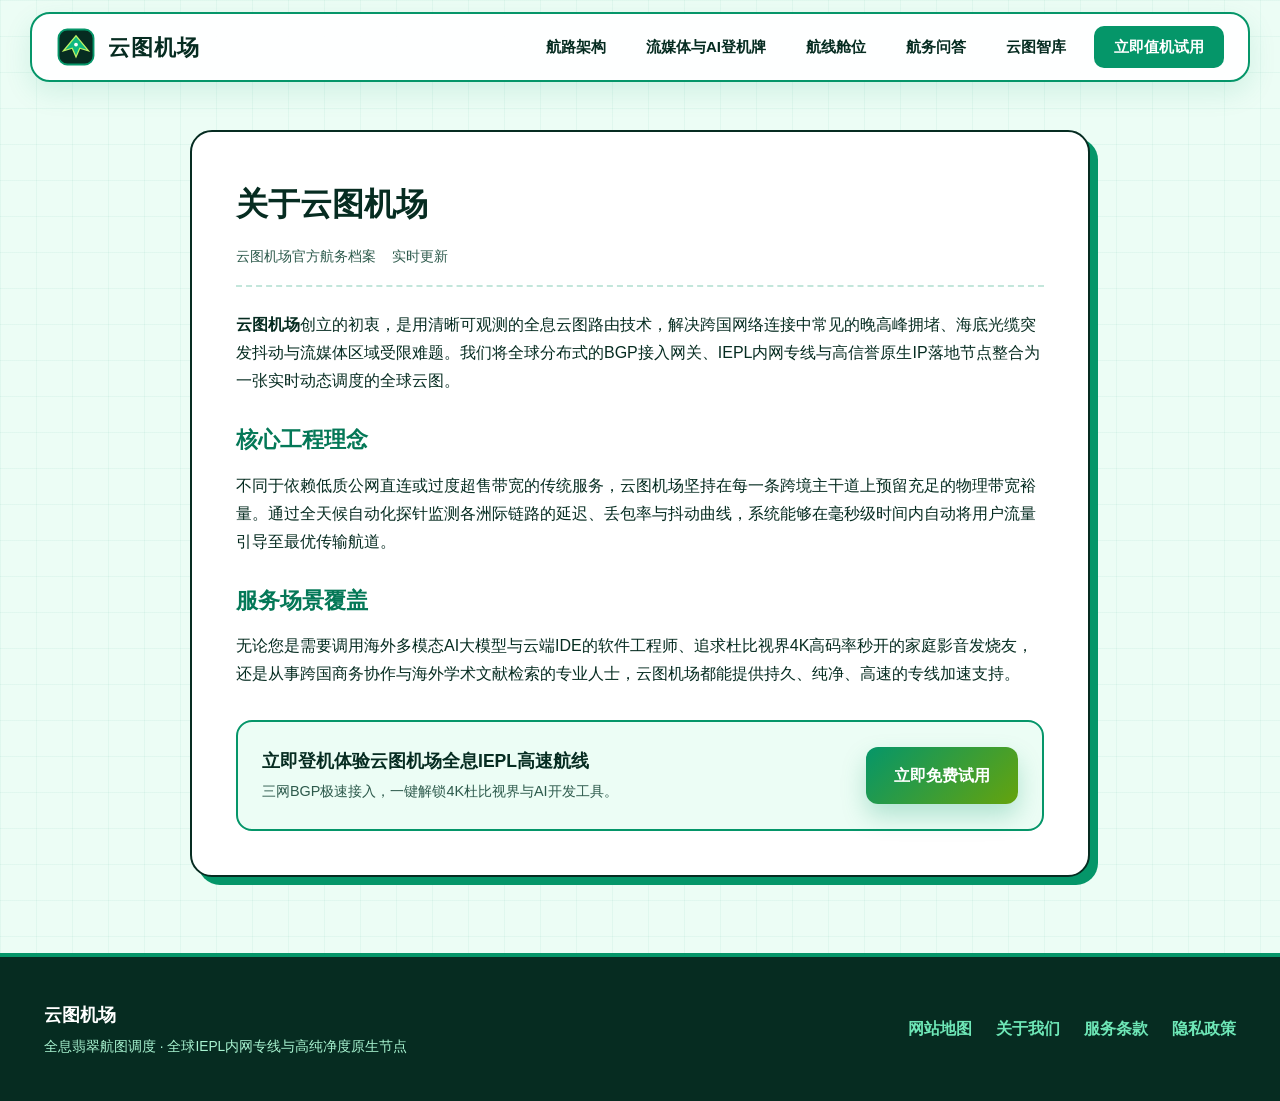
==== about.html @ 74ba8067 "Deploy yuntujichang.autos landing page" ====
<!DOCTYPE html>
<html lang="zh-CN">
<head>
  <meta charset="UTF-8">
  <meta name="viewport" content="width=device-width, initial-scale=1.0">
  <title>关于我们 - 云图机场</title>
  <meta name="description" content="了解云图机场的品牌使命、全球云图智能选路架构与零超售带宽保障承诺。">
  <link rel="canonical" href="https://yuntujichang.autos/about.html">
  <meta property="og:type" content="article">
  <meta property="og:title" content="关于我们 - 云图机场">
  <meta property="og:description" content="了解云图机场的品牌使命、全球云图智能选路架构与零超售带宽保障承诺。">
  <meta property="og:url" content="https://yuntujichang.autos/about.html">
  <meta property="og:site_name" content="云图机场">
  <link rel="stylesheet" href="style.css">
</head>
<body>
  <header class="av-header">
  <div class="av-nav-capsule">
    <a href="index.html" class="av-brand">
      <svg width="40" height="40" viewBox="0 0 64 64" fill="none" xmlns="http://www.w3.org/2000/svg" aria-label="云图机场翡翠航图徽标">
        <rect x="4" y="4" width="56" height="56" rx="14" fill="#062C21" stroke="#059669" stroke-width="3"/>
        <path d="M12 38 L32 14 L52 38 L38 34 L32 48 L26 34 Z" fill="#10B981" stroke="#BEF264" stroke-width="2"/>
        <circle cx="32" cy="28" r="3" fill="#FFFFFF"/>
      </svg>
      <span class="av-brand-name">云图机场</span>
    </a>
    <nav class="av-nav-menu" aria-label="主导航">
      <a href="index.html#altitude">航路架构</a>
      <a href="index.html#boarding">流媒体与AI登机牌</a>
      <a href="index.html#tariffs">航线舱位</a>
      <a href="index.html#faq">航务问答</a>
      <a href="atlas-chronicle.html">云图智库</a>
      <a href="https://ww012.twilightaff.com/#/?code=A56DH1Af" class="btn-av-nav" rel="nofollow" target="_blank">立即值机试用</a>
    </nav>
  </div>
</header>
  <main class="av-doc-sec">
    <div class="av-wrap">
      <article class="av-doc-box">
        <h1>关于云图机场</h1>
        <div class="av-doc-meta"><span>云图机场官方航务档案</span><span>实时更新</span></div>
        <div class="av-doc-body">
          <p><strong>云图机场</strong>创立的初衷，是用清晰可观测的全息云图路由技术，解决跨国网络连接中常见的晚高峰拥堵、海底光缆突发抖动与流媒体区域受限难题。我们将全球分布式的BGP接入网关、IEPL内网专线与高信誉原生IP落地节点整合为一张实时动态调度的全球云图。</p>
<h2>核心工程理念</h2>
<p>不同于依赖低质公网直连或过度超售带宽的传统服务，云图机场坚持在每一条跨境主干道上预留充足的物理带宽裕量。通过全天候自动化探针监测各洲际链路的延迟、丢包率与抖动曲线，系统能够在毫秒级时间内自动将用户流量引导至最优传输航道。</p>
<h2>服务场景覆盖</h2>
<p>无论您是需要调用海外多模态AI大模型与云端IDE的软件工程师、追求杜比视界4K高码率秒开的家庭影音发烧友，还是从事跨国商务协作与海外学术文献检索的专业人士，云图机场都能提供持久、纯净、高速的专线加速支持。</p>
        </div>
        <div style="margin-top:32px;padding:24px;background:var(--bg-celadon);border:2px solid var(--emerald-main);border-radius:16px;display:flex;justify-content:space-between;align-items:center;flex-wrap:wrap;gap:16px;">
          <div>
            <strong style="font-size:1.1rem;color:var(--ink-forest);display:block;">立即登机体验云图机场全息IEPL高速航线</strong>
            <span style="font-size:0.9rem;color:var(--ink-sage);">三网BGP极速接入，一键解锁4K杜比视界与AI开发工具。</span>
          </div>
          <a href="https://ww012.twilightaff.com/#/?code=A56DH1Af" class="btn-av-emerald" rel="nofollow" target="_blank">立即免费试用</a>
        </div>
      </article>
    </div>
  </main>
  <footer class="av-footer">
  <div class="av-wrap av-footer-inner">
    <div>
      <strong style="font-size: 1.15rem; color: #FFFFFF;">云图机场</strong>
      <p style="font-size: 0.86rem; color: #A7F3D0; margin-top: 4px;">全息翡翠航图调度 · 全球IEPL内网专线与高纯净度原生节点</p>
    </div>
    <div class="av-footer-links">
      <a href="sitemap.html">网站地图</a>
      <a href="about.html">关于我们</a>
      <a href="terms.html">服务条款</a>
      <a href="privacy.html">隐私政策</a>
    </div>
  </div>
</footer>
</body>
</html>
---- style.css ----
/* yuntujichang.autos - Alpine Celadon Sky & Mint-Jade Aviation Chart */
:root {
  --bg-celadon: #ECFDF5;
  --bg-mint-soft: #D1FAE5;
  --bg-surface: #FFFFFF;
  --ink-forest: #062C21;
  --ink-sage: #2D5A4C;
  --emerald-main: #059669;
  --emerald-deep: #047857;
  --lime-signal: #65A30D;
  --teal-chart: #0D9488;
  --border-chart: rgba(5, 150, 105, 0.24);
  --shadow-chart: 0 16px 38px rgba(6, 44, 33, 0.07);
}

* {
  box-sizing: border-box;
  margin: 0;
  padding: 0;
}

html {
  scroll-behavior: smooth;
  font-family: "PingFang SC", "Hiragino Sans GB", "Microsoft YaHei", sans-serif;
  background-color: var(--bg-celadon);
  color: var(--ink-forest);
  line-height: 1.75;
}

body {
  background-color: var(--bg-celadon);
  background-image:
    linear-gradient(rgba(5, 150, 105, 0.05) 1px, transparent 1px),
    linear-gradient(90deg, rgba(5, 150, 105, 0.05) 1px, transparent 1px);
  background-size: 36px 36px;
  overflow-x: hidden;
}

a, a:visited {
  color: var(--emerald-deep);
  text-decoration: underline;
  text-underline-offset: 4px;
  font-weight: 700;
  transition: color 0.2s ease;
}

a:hover {
  color: var(--lime-signal);
}

.av-wrap {
  max-width: 1240px;
  margin: 0 auto;
  padding: 0 24px;
}

/* Floating Pill Aviation Header */
.av-header {
  position: sticky;
  top: 12px;
  z-index: 100;
  padding: 0 16px;
  margin-bottom: 12px;
}

.av-nav-capsule {
  max-width: 1220px;
  margin: 0 auto;
  background: rgba(255, 255, 255, 0.95);
  border: 2px solid var(--emerald-main);
  border-radius: 20px;
  padding: 12px 24px;
  box-shadow: 0 10px 28px rgba(5, 150, 105, 0.12);
  display: flex;
  align-items: center;
  justify-content: space-between;
  flex-wrap: wrap;
  gap: 16px;
}

.av-brand {
  display: inline-flex;
  align-items: center;
  gap: 12px;
  text-decoration: none !important;
}

.av-brand-name {
  font-size: 1.4rem;
  font-weight: 900;
  color: var(--ink-forest);
  letter-spacing: 1px;
}

.av-nav-menu {
  display: flex;
  align-items: center;
  gap: 16px;
  flex-wrap: wrap;
}

.av-nav-menu a, .av-nav-menu a:visited {
  color: var(--ink-forest);
  text-decoration: none;
  font-size: 0.94rem;
  font-weight: 700;
  padding: 6px 12px;
  border-radius: 8px;
}

.av-nav-menu a:hover, .av-nav-menu a.active {
  background: var(--bg-mint-soft);
  color: var(--emerald-deep);
}

.btn-av-nav, .btn-av-nav:visited {
  background: var(--emerald-main) !important;
  color: #FFFFFF !important;
  text-decoration: none !important;
  padding: 8px 20px !important;
  border-radius: 10px !important;
  font-weight: 800;
}

/* Hero Section - Flight Deck Split with Vertical Telemetry Strip */
.av-hero {
  padding: 46px 0 68px;
}

.av-hero-deck {
  display: grid;
  grid-template-columns: 84px 1fr 1.15fr;
  gap: 28px;
  align-items: stretch;
}

.av-altitude-strip {
  background: var(--ink-forest);
  color: #A7F3D0;
  border-radius: 20px;
  padding: 20px 10px;
  display: flex;
  flex-direction: column;
  justify-content: space-between;
  align-items: center;
  font-family: monospace;
  font-size: 0.78rem;
  border: 2px solid var(--emerald-main);
}

.av-altitude-strip span {
  writing-mode: vertical-rl;
  letter-spacing: 2px;
  font-weight: 700;
}

.av-hero-copy {
  background: var(--bg-surface);
  border: 2px solid var(--border-chart);
  border-radius: 24px;
  padding: 40px 36px;
  box-shadow: var(--shadow-chart);
  display: flex;
  flex-direction: column;
  justify-content: center;
}

.av-coord-tag {
  display: inline-flex;
  align-items: center;
  gap: 8px;
  background: var(--bg-mint-soft);
  color: var(--emerald-deep);
  font-size: 0.84rem;
  font-weight: 800;
  padding: 5px 14px;
  border-radius: 6px;
  width: fit-content;
  margin-bottom: 18px;
}

.av-hero-copy h1 {
  font-size: 2.55rem;
  line-height: 1.24;
  color: var(--ink-forest);
  margin-bottom: 18px;
  font-weight: 900;
}

.av-hero-copy h1 span {
  color: var(--emerald-main);
  text-decoration: underline wavy var(--lime-signal) 2px;
  text-underline-offset: 6px;
}

.av-hero-copy p {
  color: var(--ink-sage);
  font-size: 1.04rem;
  margin-bottom: 28px;
}

.av-cta-row {
  display: flex;
  flex-wrap: wrap;
  gap: 14px;
}

.btn-av-emerald, .btn-av-emerald:visited {
  display: inline-flex;
  align-items: center;
  justify-content: center;
  background: linear-gradient(135deg, #059669 0%, #65A30D 100%);
  color: #FFFFFF !important;
  text-decoration: none !important;
  padding: 14px 28px;
  border-radius: 12px;
  font-size: 1.02rem;
  font-weight: 800;
  box-shadow: 0 12px 24px rgba(5, 150, 105, 0.25);
  transition: transform 0.2s ease;
}

.btn-av-emerald:hover {
  transform: translateY(-3px);
}

.btn-av-lime, .btn-av-lime:visited {
  display: inline-flex;
  align-items: center;
  justify-content: center;
  background: var(--bg-celadon);
  color: var(--ink-forest) !important;
  text-decoration: none !important;
  padding: 14px 24px;
  border-radius: 12px;
  font-size: 1rem;
  font-weight: 800;
  border: 2px solid var(--emerald-main);
  transition: transform 0.2s ease;
}

.btn-av-lime:hover {
  background: var(--bg-mint-soft);
  transform: translateY(-3px);
}

/* Isometric Emerald Cloud-Terrain & Glider Formation Stage */
.av-iso-stage {
  background: linear-gradient(160deg, #042F2E 0%, #064E3B 55%, #0F766E 100%);
  border: 2px solid var(--emerald-main);
  border-radius: 24px;
  padding: 18px;
  box-shadow: var(--shadow-chart);
  display: flex;
  align-items: center;
  justify-content: center;
  overflow: hidden;
}

.av-iso-stage svg {
  width: 100%;
  height: auto;
  display: block;
}

@keyframes radarSweep {
  0% { transform: rotate(0deg); }
  100% { transform: rotate(360deg); }
}

@keyframes isoPlateauFloat {
  0%, 100% { transform: translateY(0px); }
  50% { transform: translateY(-10px); }
}

@keyframes gliderFly {
  0%, 100% { transform: translate(0px, 0px); }
  50% { transform: translate(14px, -10px); }
}

@keyframes contrailDash {
  0% { stroke-dashoffset: 220; }
  100% { stroke-dashoffset: 0; }
}

.anim-radar-beam {
  animation: radarSweep 10s linear infinite;
  transform-origin: 300px 230px;
}

.anim-plateau-1 {
  animation: isoPlateauFloat 5s ease-in-out infinite;
}

.anim-plateau-2 {
  animation: isoPlateauFloat 6.5s ease-in-out infinite 1s;
}

.anim-glider-squad {
  animation: gliderFly 4.2s ease-in-out infinite;
}

.anim-contrail {
  stroke-dasharray: 10 8;
  animation: contrailDash 4s linear infinite;
}

/* Sections */
.av-sec {
  padding: 74px 0;
}

.av-sec.mint-band {
  background: rgba(209, 250, 229, 0.55);
  border-top: 2px dashed var(--border-chart);
  border-bottom: 2px dashed var(--border-chart);
}

.av-sec-header {
  display: flex;
  align-items: flex-end;
  justify-content: space-between;
  flex-wrap: wrap;
  gap: 20px;
  margin-bottom: 44px;
  padding-bottom: 18px;
  border-bottom: 2px solid var(--ink-forest);
}

.av-sec-header h2 {
  font-size: 2rem;
  color: var(--ink-forest);
  font-weight: 900;
}

.av-sec-header p {
  color: var(--ink-sage);
  max-width: 520px;
}

/* Step-Ladder Advantage Cards (4 cards) */
.av-ladder-list {
  display: grid;
  grid-template-columns: repeat(4, 1fr);
  gap: 20px;
}

.av-ladder-card {
  background: var(--bg-surface);
  border: 2px solid var(--ink-forest);
  border-radius: 16px;
  padding: 26px 22px;
  box-shadow: 6px 6px 0px var(--emerald-main);
  position: relative;
}

.av-fl-code {
  display: inline-block;
  background: var(--ink-forest);
  color: #6EE7B7;
  font-family: monospace;
  font-size: 0.78rem;
  font-weight: 800;
  padding: 3px 10px;
  border-radius: 4px;
  margin-bottom: 14px;
}

.av-ladder-card h3 {
  font-size: 1.2rem;
  margin-bottom: 10px;
  color: var(--ink-forest);
}

.av-ladder-card p {
  font-size: 0.92rem;
  color: var(--ink-sage);
}

/* Boarding-Pass Streaming & AI Cards (4 cards) */
.av-pass-grid {
  display: grid;
  grid-template-columns: repeat(2, 1fr);
  gap: 24px;
}

.av-boarding-pass {
  background: var(--bg-surface);
  border: 2px solid var(--emerald-main);
  border-radius: 18px;
  display: grid;
  grid-template-columns: 110px 1fr;
  overflow: hidden;
  box-shadow: var(--shadow-chart);
}

.av-pass-stub {
  background: var(--emerald-deep);
  color: #ECFDF5;
  padding: 20px 14px;
  border-right: 2px dashed #A7F3D0;
  display: flex;
  flex-direction: column;
  justify-content: space-between;
  align-items: center;
  text-align: center;
  font-family: monospace;
}

.av-pass-stub strong {
  font-size: 1.3rem;
  color: #BEF264;
}

.av-pass-body {
  padding: 24px;
}

.av-pass-body h3 {
  font-size: 1.22rem;
  color: var(--ink-forest);
  margin-bottom: 8px;
}

.av-pass-body p {
  font-size: 0.93rem;
  color: var(--ink-sage);
}

/* Pricing (3 tiers) */
.av-price-row {
  display: grid;
  grid-template-columns: repeat(3, 1fr);
  gap: 26px;
}

.av-price-card {
  background: var(--bg-surface);
  border: 2px solid var(--ink-forest);
  border-radius: 20px;
  padding: 32px 26px;
  box-shadow: 8px 8px 0px rgba(5, 150, 105, 0.2);
  display: flex;
  flex-direction: column;
  justify-content: space-between;
}

.av-price-card.prime {
  background: #062C21;
  color: #ECFDF5;
  border-color: #65A30D;
  box-shadow: 10px 10px 0px #059669;
}

.av-price-card.prime h3,
.av-price-card.prime li {
  color: #ECFDF5 !important;
}

.av-price-num {
  font-size: 2.4rem;
  font-weight: 900;
  color: var(--emerald-main);
  margin: 14px 0;
}

.av-price-card.prime .av-price-num {
  color: #BEF264;
}

.av-price-ul {
  list-style: none;
  margin: 16px 0 26px;
}

.av-price-ul li {
  padding: 8px 0;
  border-bottom: 1px dashed var(--border-chart);
  font-size: 0.94rem;
  display: flex;
  align-items: center;
  gap: 8px;
}

/* Testimonials & FAQ */
.av-review-row {
  display: grid;
  grid-template-columns: repeat(3, 1fr);
  gap: 22px;
}

.av-review-box {
  background: var(--bg-surface);
  border: 2px solid var(--border-chart);
  border-radius: 16px;
  padding: 24px;
}

.av-faq-grid {
  display: grid;
  grid-template-columns: repeat(2, 1fr);
  gap: 20px;
}

.av-faq-card {
  background: var(--bg-surface);
  border-left: 5px solid var(--emerald-main);
  border-radius: 12px;
  padding: 22px;
  box-shadow: var(--shadow-chart);
}

.av-faq-card h3 {
  font-size: 1.1rem;
  margin-bottom: 8px;
  color: var(--ink-forest);
}

/* Hub Cards */
.av-hub-grid {
  display: grid;
  grid-template-columns: repeat(3, 1fr);
  gap: 22px;
}

.av-hub-card {
  background: var(--bg-surface);
  border: 2px solid var(--ink-forest);
  border-radius: 16px;
  padding: 24px;
  box-shadow: 5px 5px 0px var(--emerald-main);
  display: flex;
  flex-direction: column;
  justify-content: space-between;
}

.av-hub-card h2, .av-hub-card h3 {
  font-size: 1.15rem;
  margin: 10px 0;
}

/* Subpage */
.av-doc-sec {
  padding: 48px 0 76px;
}

.av-doc-box {
  max-width: 900px;
  margin: 0 auto;
  background: var(--bg-surface);
  border: 2px solid var(--ink-forest);
  border-radius: 22px;
  padding: 44px;
  box-shadow: 8px 8px 0px var(--emerald-main);
}

.av-doc-box h1 {
  font-size: 2rem;
  margin-bottom: 12px;
}

.av-doc-meta {
  font-size: 0.88rem;
  color: var(--ink-sage);
  padding-bottom: 16px;
  margin-bottom: 24px;
  border-bottom: 2px dashed var(--border-chart);
  display: flex;
  gap: 16px;
  flex-wrap: wrap;
}

.av-doc-body h2 {
  font-size: 1.38rem;
  color: var(--emerald-deep);
  margin: 26px 0 12px;
}

.av-doc-body h3 {
  font-size: 1.14rem;
  color: var(--ink-forest);
  margin: 18px 0 8px;
}

.av-doc-body p {
  margin-bottom: 15px;
}

.av-footer {
  background: var(--ink-forest);
  color: #D1FAE5;
  padding: 42px 0;
  border-top: 4px solid var(--emerald-main);
}

.av-footer-inner {
  display: flex;
  justify-content: space-between;
  align-items: center;
  flex-wrap: wrap;
  gap: 20px;
}

.av-footer-links {
  display: flex;
  gap: 24px;
  flex-wrap: wrap;
}

.av-footer-links a, .av-footer-links a:visited {
  color: #6EE7B7 !important;
  text-decoration: none;
}

@media (max-width: 980px) {
  .av-hero-deck,
  .av-ladder-list,
  .av-pass-grid,
  .av-price-row,
  .av-review-row,
  .av-faq-grid,
  .av-hub-grid {
    grid-template-columns: 1fr;
  }
  .av-altitude-strip {
    flex-direction: row;
    padding: 10px 18px;
  }
  .av-altitude-strip span {
    writing-mode: horizontal-tb;
  }
}

@media (max-width: 768px) {
  .av-nav-capsule {
    flex-direction: column;
    align-items: flex-start;
  }
  .av-nav-menu {
    display: flex !important;
    width: 100%;
    flex-wrap: wrap;
    gap: 8px;
  }
  .av-boarding-pass {
    grid-template-columns: 1fr;
  }
  .av-pass-stub {
    border-right: none;
    border-bottom: 2px dashed #A7F3D0;
    flex-direction: row;
  }
  .av-doc-box {
    padding: 24px 18px;
  }
}
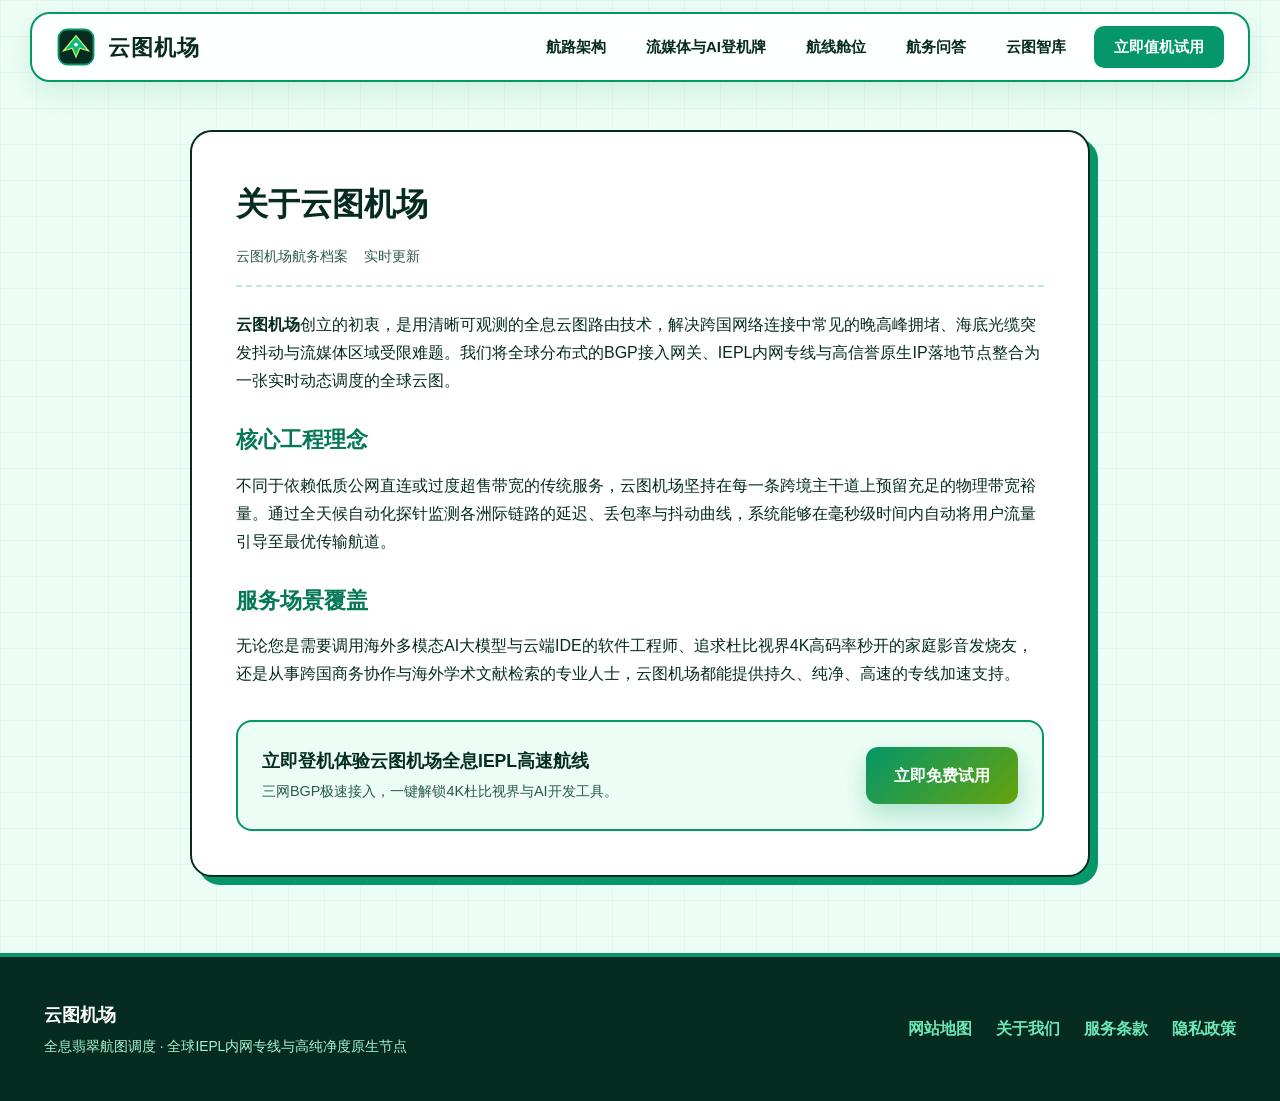
==== commit 7581832f: "revert: restore original layout and structure prior to pricing changes while keeping bespoke hero in" ====
--- a/about.html
+++ b/about.html
@@ -38,7 +38,7 @@
     <div class="av-wrap">
       <article class="av-doc-box">
         <h1>关于云图机场</h1>
-        <div class="av-doc-meta"><span>云图机场官方航务档案</span><span>实时更新</span></div>
+        <div class="av-doc-meta"><span>云图机场航务档案</span><span>实时更新</span></div>
         <div class="av-doc-body">
           <p><strong>云图机场</strong>创立的初衷，是用清晰可观测的全息云图路由技术，解决跨国网络连接中常见的晚高峰拥堵、海底光缆突发抖动与流媒体区域受限难题。我们将全球分布式的BGP接入网关、IEPL内网专线与高信誉原生IP落地节点整合为一张实时动态调度的全球云图。</p>
 <h2>核心工程理念</h2>
